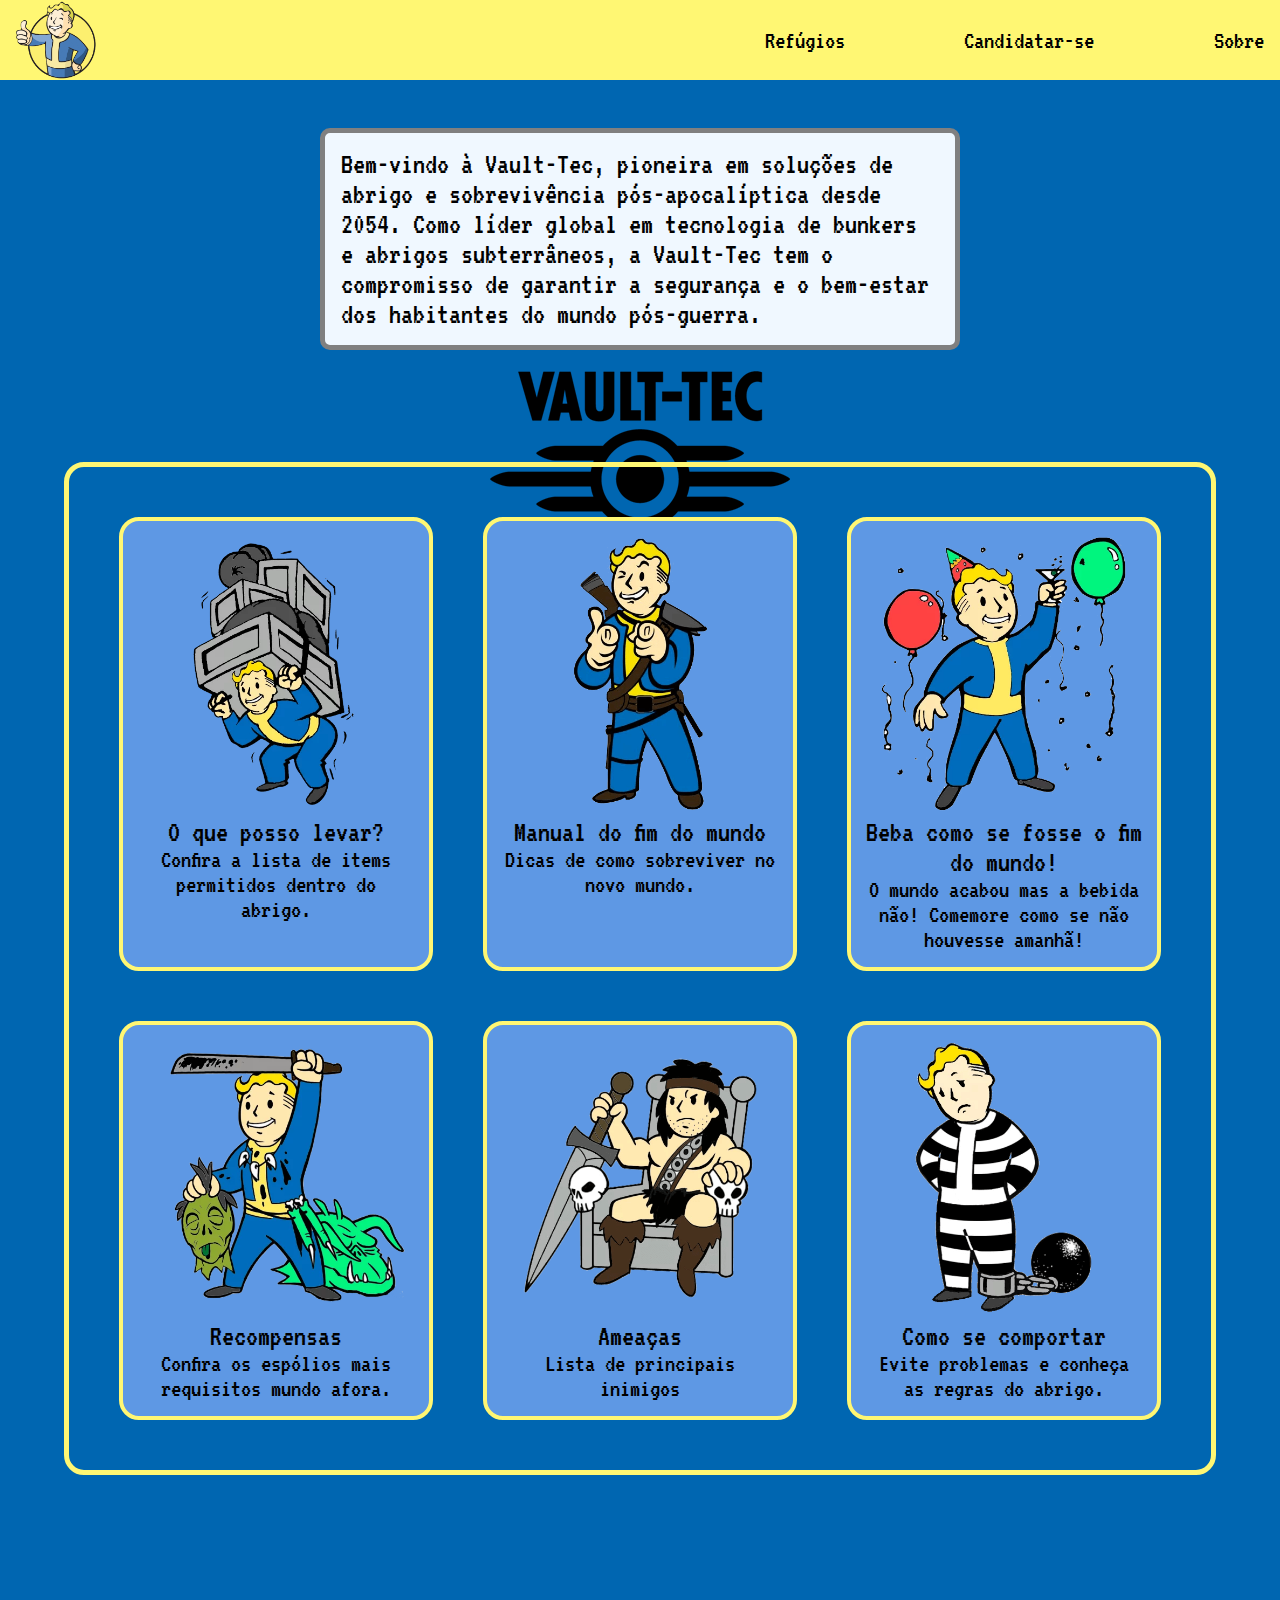
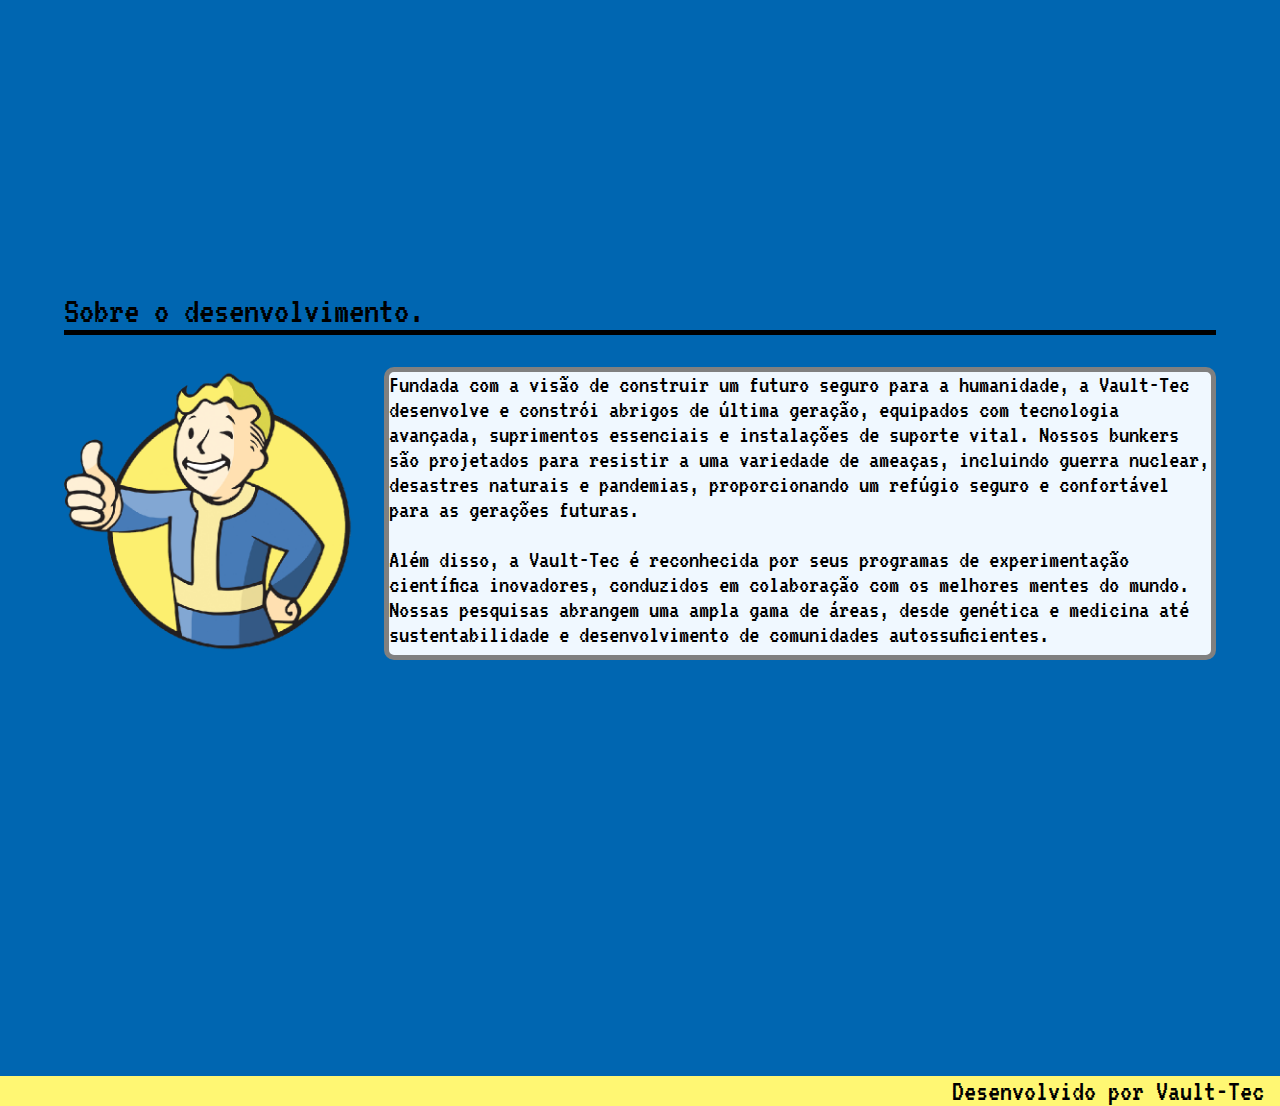
==== FrontEndIndividual/index.html @ 107778ac "first commit individual" ====
<!DOCTYPE html>
<html lang="en">
  <head>
    <meta charset="UTF-8" />
    <meta name="viewport" content="width=device-width, initial-scale=1.0" />
    <link rel="preconnect" href="https://fonts.googleapis.com" />
    <link rel="preconnect" href="https://fonts.gstatic.com" crossorigin />
    <link
      href="https://fonts.googleapis.com/css2?family=VT323&display=swap"
      rel="stylesheet"
    />
    <link rel="stylesheet" href="src/components/extends.css" />
    <link rel="icon" type="image/png" href="./src/assets/radioactiveIcon.png" />
    <title>Prepare-se para o Futuro!</title>
  </head>
  <body>
    <nav class="navbar">
      <div class="navbar_content">
        <div class="navbar_image">
          <a href="./index.html"
            ><img src="./src/assets/vaultBoyIcon.png" alt=""
          /></a>
        </div>
        <div class="container_links">
          <ul class="navbar_links">
            <li><a href="https://www.google.com/maps">Refúgios</a></li>
            <li><a href="./src/pages/form.html">Candidatar-se</a></li>
            <li><a href="#about">Sobre</a></li>
          </ul>
        </div>
      </div>
    </nav>
    <header class="header">
      <div class="header_content">
        <h3>
          Bem-vindo à Vault-Tec, pioneira em soluções de abrigo e sobrevivência
          pós-apocalíptica desde 2054. Como líder global em tecnologia de
          bunkers e abrigos subterrâneos, a Vault-Tec tem o compromisso de
          garantir a segurança e o bem-estar dos habitantes do mundo pós-guerra.
        </h3>
      </div>
    </header>
    <section id="opcoes" class="max-width">
      <ul class="opcoes_container">
        <li class="opcoes_item">
          <div>
            <img src="./src/assets/vaultBoyOverc.png" alt="" />
          </div>
          <h3>O que posso levar?</h3>
          <p>Confira a lista de items permitidos dentro do abrigo.</p>
        </li>
        <li class="opcoes_item">
          <div>
            <img src="./src/assets/VaultBoyEquipped.png" alt="" />
          </div>
          <h3>Manual do fim do mundo</h3>
          <p>Dicas de como sobreviver no novo mundo.</p>
        </li>
        <li class="opcoes_item">
          <div>
            <img src="./src/assets/VaultBoyParting.png" alt="" />
          </div>
          <h3>Beba como se fosse o fim do mundo!</h3>
          <p>
            O mundo acabou mas a bebida não! Comemore como se não houvesse
            amanhã!
          </p>
        </li>
        <li class="opcoes_item">
          <div>
            <img src="./src/assets/vaultBoyKiller.png" alt="" />
          </div>
          <h3>Recompensas</h3>
          <p>Confira os espólios mais requisitos mundo afora.</p>
        </li>
        <li class="opcoes_item">
          <div>
            <img src="./src/assets/vaultBoyWarlord.png" alt="" />
          </div>
          <h3>Ameaças</h3>
          <p>Lista de principais inimigos</p>
        </li>
        <li class="opcoes_item">
          <div>
            <img src="./src/assets/vaultBoyArrested.png" alt="" />
          </div>
          <h3>Como se comportar</h3>
          <p>Evite problemas e conheça as regras do abrigo.</p>
        </li>
      </ul>
    </section>
    <section id="about" class="about max-width">
      <div class="about_container">
        <h2>Sobre o desenvolvimento.</h2>
        <div class="about_item">
          <div class="about_left">
            <img
              src="./src/assets/vaultBoyIcon.png"
              alt="garoto propaganda vault"
            />
          </div>
          <div class="about_right">
            <div class="screen">
              <p>
                Fundada com a visão de construir um futuro seguro para a
                humanidade, a Vault-Tec desenvolve e constrói abrigos de última
                geração, equipados com tecnologia avançada, suprimentos
                essenciais e instalações de suporte vital. Nossos bunkers são
                projetados para resistir a uma variedade de ameaças, incluindo
                guerra nuclear, desastres naturais e pandemias, proporcionando
                um refúgio seguro e confortável para as gerações futuras. <br><br>Além
                disso, a Vault-Tec é reconhecida por seus programas de
                experimentação científica inovadores, conduzidos em colaboração
                com os melhores mentes do mundo. Nossas pesquisas abrangem uma
                ampla gama de áreas, desde genética e medicina até
                sustentabilidade e desenvolvimento de comunidades
                autossuficientes.
              </p>
            </div>
          </div>
        </div>
      </div>
    </section>
    <footer id="footer" class="footer">
      <div class="footer_container">
        <h3>Desenvolvido por Vault-Tec</h3>
      </div>
    </footer>
  </body>
</html>
---- FrontEndIndividual/src/components/extends.css ----
@import './global.css';
@import './variables.css';

@import './navbar.css';
@import './header.css';
@import './opcoes.css';
@import './sobre.css';
@import './footer.css'
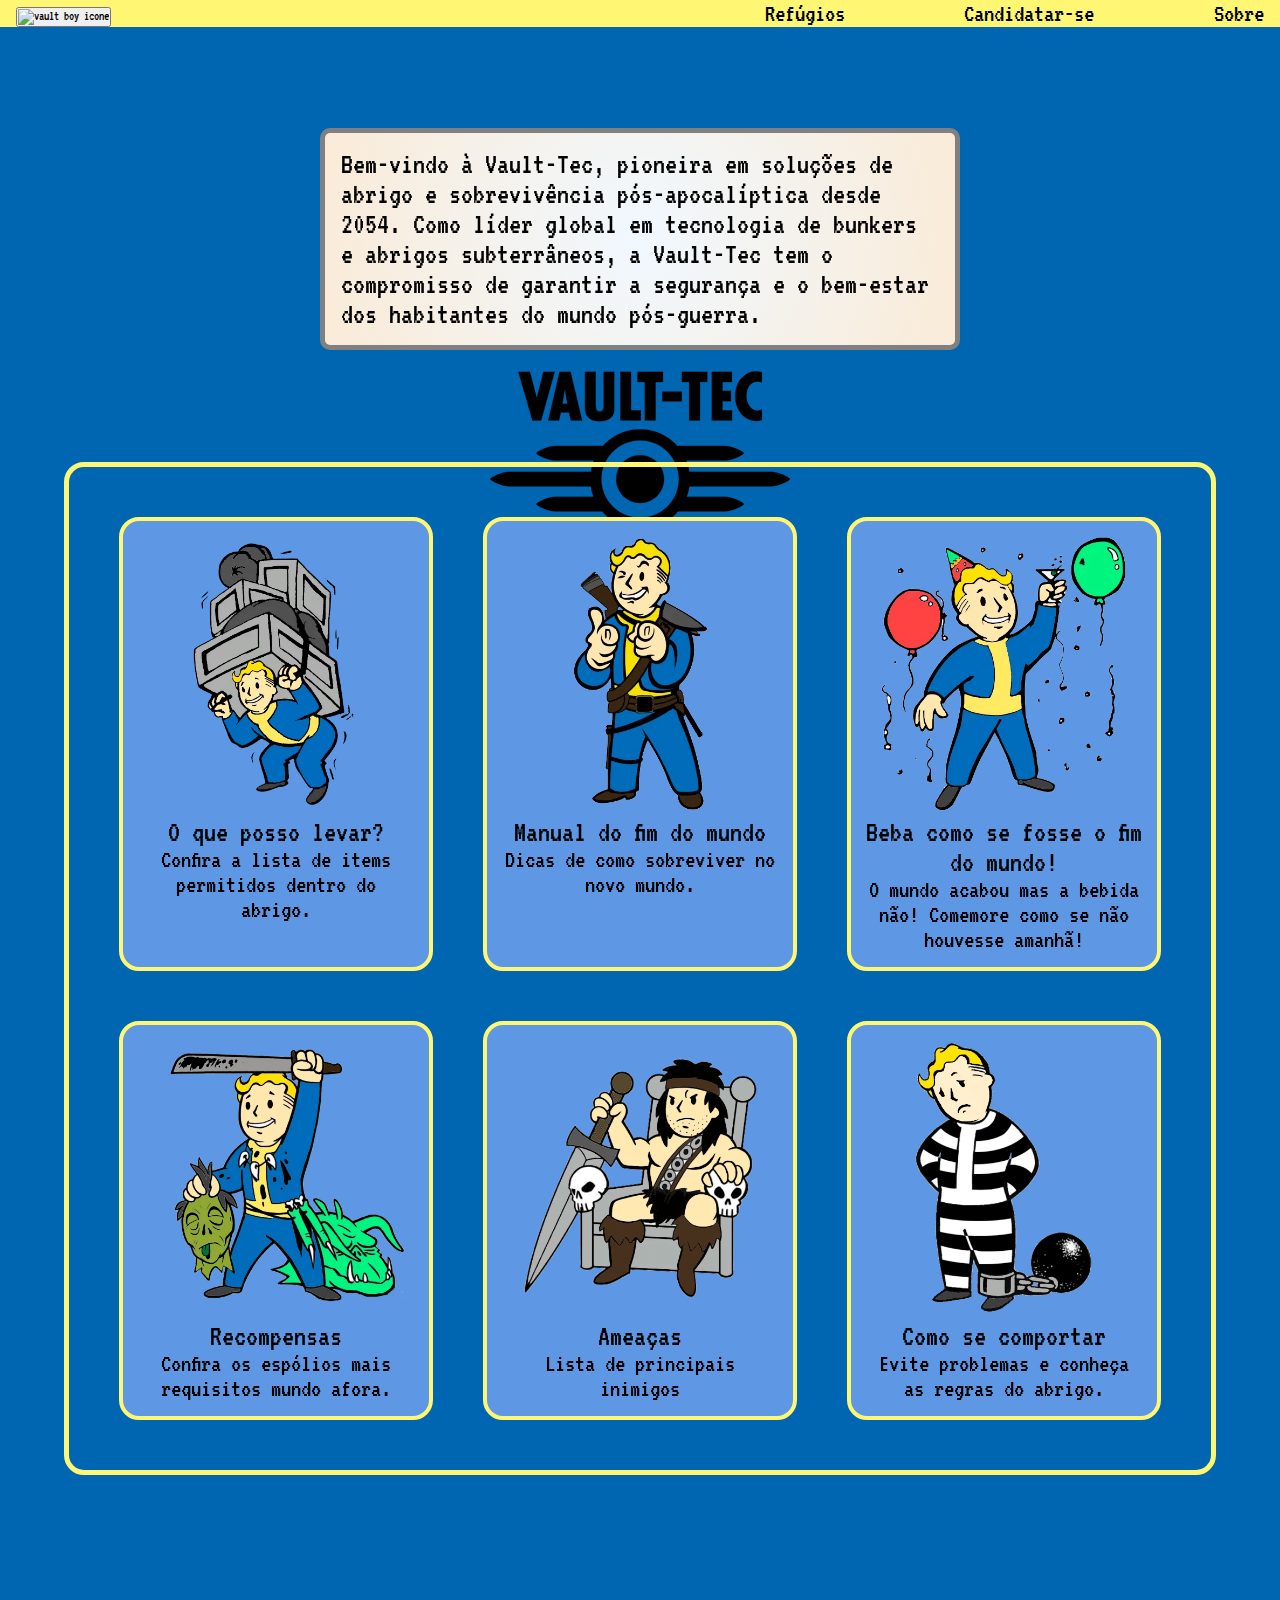
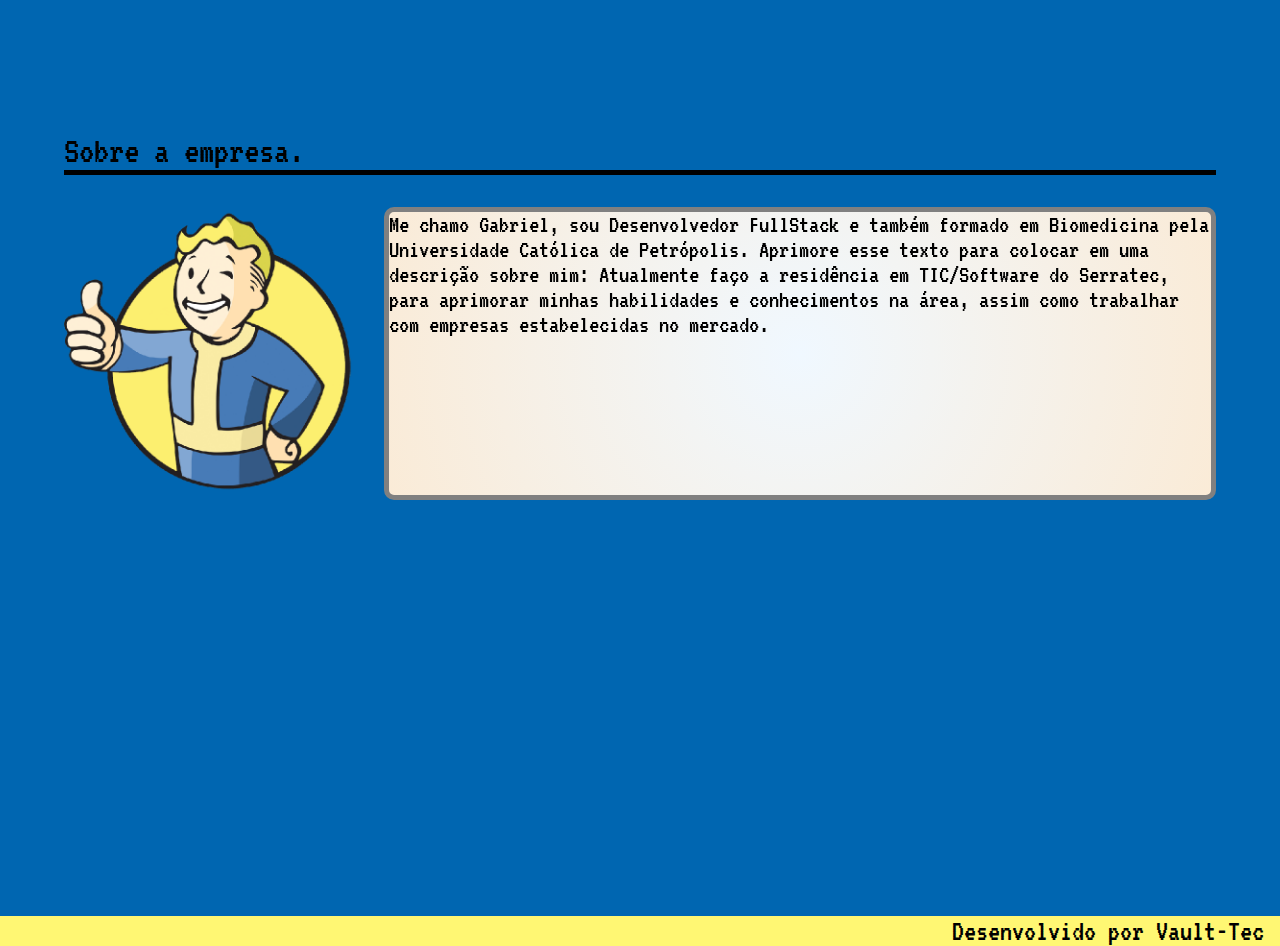
==== commit 1e47b0fe: "fix: header e sobre com fundo correto" ====
--- a/FrontEndIndividual/index.html
+++ b/FrontEndIndividual/index.html
@@ -11,15 +11,16 @@
     />
     <link rel="stylesheet" href="src/components/extends.css" />
     <link rel="icon" type="image/png" href="./src/assets/radioactiveIcon.png" />
+    <audio src=""></audio>
     <title>Prepare-se para o Futuro!</title>
   </head>
   <body>
-    <nav class="navbar">
+    <nav id="navbar" class="navbar">
       <div class="navbar_content">
-        <div class="navbar_image">
-          <a href="./index.html"
-            ><img src="./src/assets/vaultBoyIcon.png" alt=""
-          /></a>
+        <div class="switch" onclick="toggleMode()">
+          <button>
+            <img src="./src/assets/redButton2.png" alt="vault boy icone" />
+          </button>
         </div>
         <div class="container_links">
           <ul class="navbar_links">
@@ -30,7 +31,10 @@
         </div>
       </div>
     </nav>
-    <header class="header">
+    <div class="fundo">
+
+    </div>
+    <header id="header" class="header">
       <div class="header_content">
         <h3>
           Bem-vindo à Vault-Tec, pioneira em soluções de abrigo e sobrevivência
@@ -40,26 +44,37 @@
         </h3>
       </div>
     </header>
-    <section id="opcoes" class="max-width">
+    <section id="opcoes" class="opcoes max-width">
       <ul class="opcoes_container">
         <li class="opcoes_item">
-          <div>
-            <img src="./src/assets/vaultBoyOverc.png" alt="" />
-          </div>
+          <a href="https://fallout.fandom.com/wiki/Fallout_4_items">
+            <div>
+              <img
+                src="./src/assets/vaultBoyOverc.png"
+                alt="vaultboy carregando items"
+              />
+            </div>
+          </a>
           <h3>O que posso levar?</h3>
           <p>Confira a lista de items permitidos dentro do abrigo.</p>
         </li>
         <li class="opcoes_item">
-          <div>
-            <img src="./src/assets/VaultBoyEquipped.png" alt="" />
-          </div>
+          <a
+            href="https://www.youtube.com/playlist?list=PLLw6jr9nSJazFPGA39BDrz2ISqFn8bAdW"
+          >
+            <div>
+              <img src="./src/assets/VaultBoyEquipped.png" alt="" />
+            </div>
+          </a>
           <h3>Manual do fim do mundo</h3>
           <p>Dicas de como sobreviver no novo mundo.</p>
         </li>
         <li class="opcoes_item">
-          <div>
-            <img src="./src/assets/VaultBoyParting.png" alt="" />
-          </div>
+          <a href="https://fallout.fandom.com/wiki/Drinks">
+            <div>
+              <img src="./src/assets/VaultBoyParting.png" alt="" />
+            </div>
+          </a>
           <h3>Beba como se fosse o fim do mundo!</h3>
           <p>
             O mundo acabou mas a bebida não! Comemore como se não houvesse
@@ -67,23 +82,29 @@
           </p>
         </li>
         <li class="opcoes_item">
-          <div>
-            <img src="./src/assets/vaultBoyKiller.png" alt="" />
-          </div>
+          <a href="https://fallout.fandom.com/wiki/Fallout_4_items">
+            <div>
+              <img src="./src/assets/vaultBoyKiller.png" alt="" />
+            </div>
+          </a>
           <h3>Recompensas</h3>
           <p>Confira os espólios mais requisitos mundo afora.</p>
         </li>
         <li class="opcoes_item">
-          <div>
-            <img src="./src/assets/vaultBoyWarlord.png" alt="" />
-          </div>
+          <a href="https://fallout.fandom.com/wiki/Fallout_4_creatures">
+            <div>
+              <img src="./src/assets/vaultBoyWarlord.png" alt="" />
+            </div>
+          </a>
           <h3>Ameaças</h3>
           <p>Lista de principais inimigos</p>
         </li>
         <li class="opcoes_item">
-          <div>
-            <img src="./src/assets/vaultBoyArrested.png" alt="" />
-          </div>
+          <a href="https://fallout.fandom.com/wiki/Fallout_4_creatures">
+            <div>
+              <img src="./src/assets/vaultBoyArrested.png" alt="" />
+            </div>
+          </a>
           <h3>Como se comportar</h3>
           <p>Evite problemas e conheça as regras do abrigo.</p>
         </li>
@@ -91,7 +112,7 @@
     </section>
     <section id="about" class="about max-width">
       <div class="about_container">
-        <h2>Sobre o desenvolvimento.</h2>
+        <h2>Sobre a empresa.</h2>
         <div class="about_item">
           <div class="about_left">
             <img
@@ -101,20 +122,23 @@
           </div>
           <div class="about_right">
             <div class="screen">
-              <p>
+              <!-- <p>
                 Fundada com a visão de construir um futuro seguro para a
                 humanidade, a Vault-Tec desenvolve e constrói abrigos de última
                 geração, equipados com tecnologia avançada, suprimentos
                 essenciais e instalações de suporte vital. Nossos bunkers são
                 projetados para resistir a uma variedade de ameaças, incluindo
                 guerra nuclear, desastres naturais e pandemias, proporcionando
-                um refúgio seguro e confortável para as gerações futuras. <br><br>Além
-                disso, a Vault-Tec é reconhecida por seus programas de
-                experimentação científica inovadores, conduzidos em colaboração
-                com os melhores mentes do mundo. Nossas pesquisas abrangem uma
-                ampla gama de áreas, desde genética e medicina até
+                um refúgio seguro e confortável para as gerações futuras.
+                <br /><br />Além disso, a Vault-Tec é reconhecida por seus
+                programas de experimentação científica inovadores, conduzidos em
+                colaboração com os melhores mentes do mundo. Nossas pesquisas
+                abrangem uma ampla gama de áreas, desde genética e medicina até
                 sustentabilidade e desenvolvimento de comunidades
                 autossuficientes.
+              </p> -->
+              <p>
+                Me chamo Gabriel, sou Desenvolvedor FullStack e também formado em Biomedicina pela Universidade Católica de Petrópolis. Aprimore esse texto para colocar em uma descrição sobre mim: Atualmente faço a residência em TIC/Software do Serratec, para aprimorar minhas habilidades e conhecimentos na área, assim como trabalhar  com empresas estabelecidas no mercado.
               </p>
             </div>
           </div>
@@ -126,5 +150,7 @@
         <h3>Desenvolvido por Vault-Tec</h3>
       </div>
     </footer>
+    <script src="./script.js"></script>
+    <!-- <iframe id="player" class="player" width="100%" height="300" scrolling="no" frameborder="no" src="https://w.soundcloud.com/player/?url=https%3A//api.soundcloud.com/tracks/233357732&color=%23ff5500&auto_play=true&hide_related=false&show_comments=true&show_user=true&show_reposts=false&show_teaser=true&visual=true"></iframe><div style="font-size: 10px; color: #cccccc;line-break: anywhere;word-break: normal;overflow: hidden;white-space: nowrap;text-overflow: ellipsis; font-family: Interstate,Lucida Grande,Lucida Sans Unicode,Lucida Sans,Garuda,Verdana,Tahoma,sans-serif;font-weight: 100;"><a href="https://soundcloud.com/g00ns" title="SubFazo" target="_blank" style="color: #cccccc; text-decoration: none;">SubFazo</a> · <a href="https://soundcloud.com/g00ns/sheldon-allman-crawl-out-through-the-fallout" title="Sheldon Allman - Crawl Out Through The Fallout" target="_blank" style="color: #cccccc; text-decoration: none;">Sheldon Allman - Crawl Out Through The Fallout</a></div> -->
   </body>
 </html>
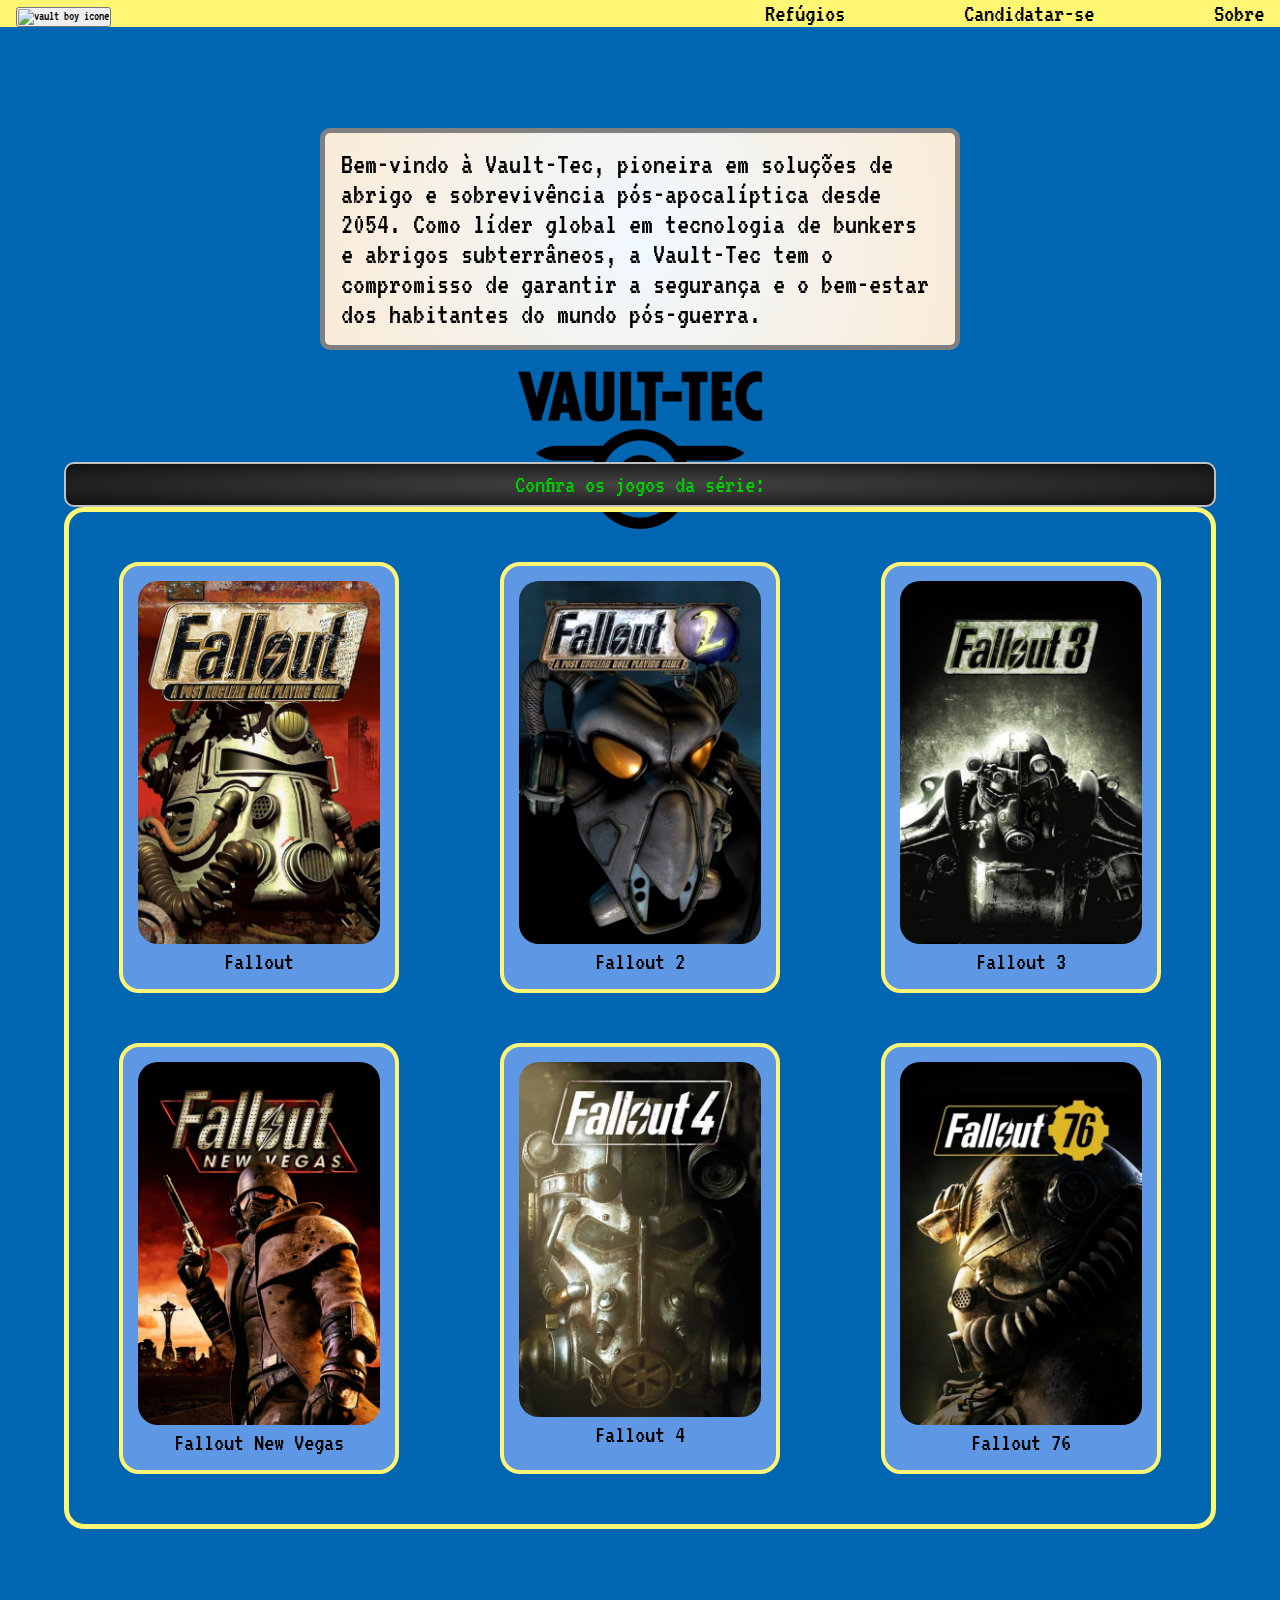
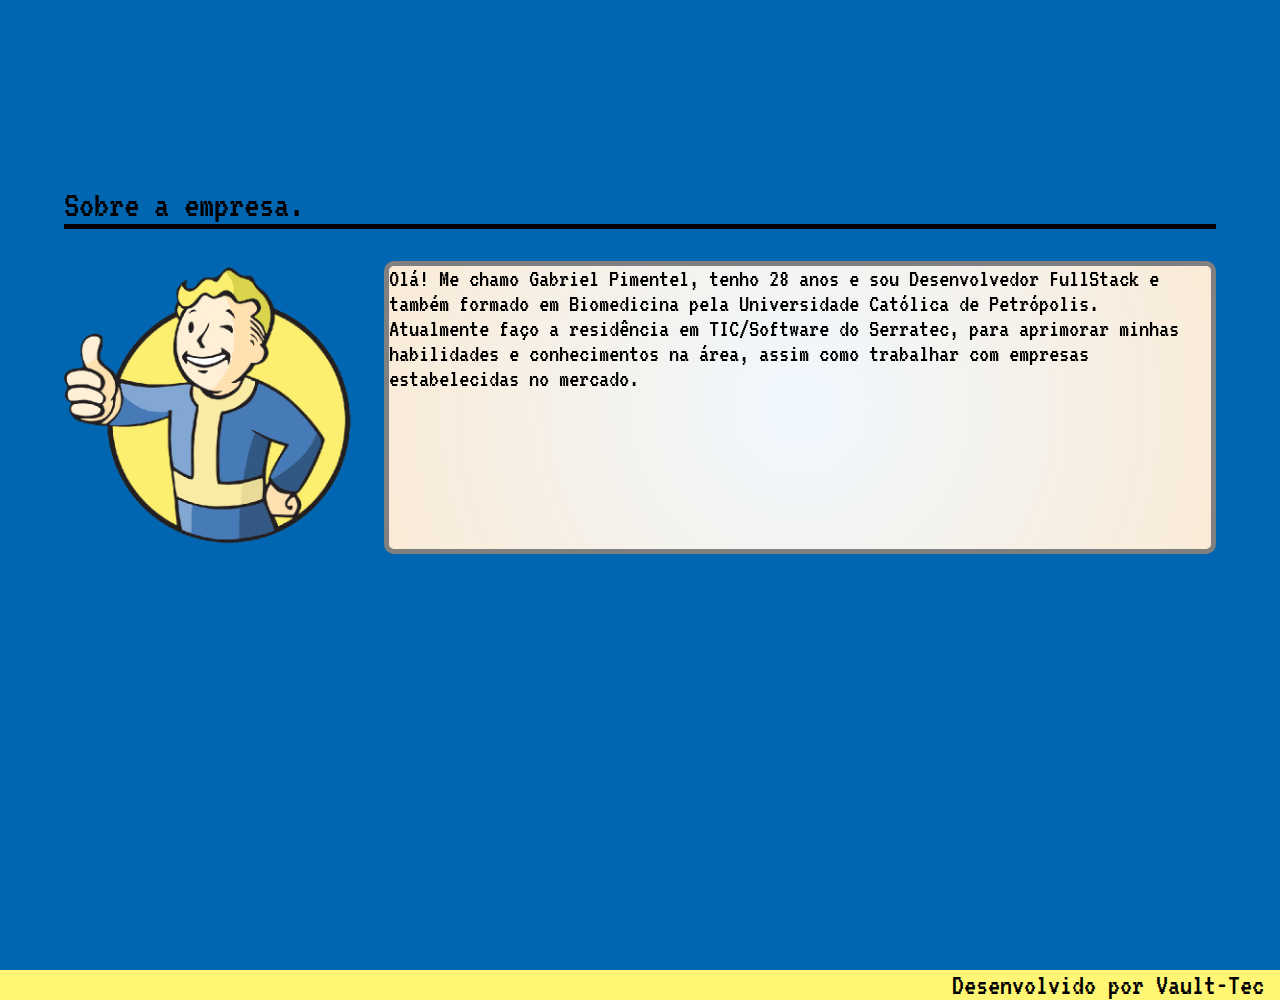
==== commit c29a814e: "fix: correção da página inicial e cards" ====
--- a/FrontEndIndividual/index.html
+++ b/FrontEndIndividual/index.html
@@ -31,9 +31,7 @@
         </div>
       </div>
     </nav>
-    <div class="fundo">
-
-    </div>
+    <div class="fundo"></div>
     <header id="header" class="header">
       <div class="header_content">
         <h3>
@@ -44,69 +42,84 @@
         </h3>
       </div>
     </header>
-    <section id="opcoes" class="opcoes max-width">
-      <ul class="opcoes_container">
-        <li class="opcoes_item">
-          <a href="https://fallout.fandom.com/wiki/Fallout_4_items">
+    <section id="cards" class="cards max-width">
+      <div class="monitor">
+        <p>Confira os jogos da série:</p>
+      </div>
+      <ul class="cards_container">
+        <li class="cards_item">
+          <a
+            href="https://store.steampowered.com/app/38400/Fallout_A_Post_Nuclear_Role_Playing_Game/"
+          >
+            <div>
+              <img src="./src/assets/fallout1.jpg" alt="capa do jogo fallout" />
+            </div>
+          </a>
+
+          <p>Fallout</p>
+        </li>
+        <li class="cards_item">
+          <a
+            href="https://store.steampowered.com/app/38410/Fallout_2_A_Post_Nuclear_Role_Playing_Game/"
+          >
             <div>
               <img
-                src="./src/assets/vaultBoyOverc.png"
-                alt="vaultboy carregando items"
+                src="./src/assets/fallout2.jpg"
+                alt="capa do jogo fallout 2"
               />
             </div>
           </a>
-          <h3>O que posso levar?</h3>
-          <p>Confira a lista de items permitidos dentro do abrigo.</p>
+
+          <p>Fallout 2</p>
         </li>
-        <li class="opcoes_item">
+        <li class="cards_item">
           <a
-            href="https://www.youtube.com/playlist?list=PLLw6jr9nSJazFPGA39BDrz2ISqFn8bAdW"
+            href="https://store.steampowered.com/app/22370/Fallout_3_Game_of_the_Year_Edition/"
           >
             <div>
-              <img src="./src/assets/VaultBoyEquipped.png" alt="" />
+              <img
+                src="./src/assets/fallout3.jpg"
+                alt="capa do jogo fallout 3"
+              />
             </div>
           </a>
-          <h3>Manual do fim do mundo</h3>
-          <p>Dicas de como sobreviver no novo mundo.</p>
+
+          <p>Fallout 3</p>
         </li>
-        <li class="opcoes_item">
-          <a href="https://fallout.fandom.com/wiki/Drinks">
+        <li class="cards_item">
+          <a href="https://store.steampowered.com/app/22380/Fallout_New_Vegas/">
             <div>
-              <img src="./src/assets/VaultBoyParting.png" alt="" />
+              <img
+                src="./src/assets/falloutNV.jpg"
+                alt="capa do jogo fallout new vegas"
+              />
             </div>
           </a>
-          <h3>Beba como se fosse o fim do mundo!</h3>
-          <p>
-            O mundo acabou mas a bebida não! Comemore como se não houvesse
-            amanhã!
-          </p>
+
+          <p>Fallout New Vegas</p>
         </li>
-        <li class="opcoes_item">
-          <a href="https://fallout.fandom.com/wiki/Fallout_4_items">
+        <li class="cards_item">
+          <a href="https://store.steampowered.com/app/377160/Fallout_4/">
             <div>
-              <img src="./src/assets/vaultBoyKiller.png" alt="" />
+              <img
+                src="./src/assets/fallout4.jpg"
+                alt="capa do jogo fallout 4"
+              />
             </div>
           </a>
-          <h3>Recompensas</h3>
-          <p>Confira os espólios mais requisitos mundo afora.</p>
+          <p>Fallout 4</p>
         </li>
-        <li class="opcoes_item">
-          <a href="https://fallout.fandom.com/wiki/Fallout_4_creatures">
+        <li class="cards_item">
+          <a href="https://store.steampowered.com/app/1151340/Fallout_76/">
             <div>
-              <img src="./src/assets/vaultBoyWarlord.png" alt="" />
+              <img
+                src="./src/assets/fallout76.jpg"
+                alt="capa do jogo fallout 76"
+              />
             </div>
           </a>
-          <h3>Ameaças</h3>
-          <p>Lista de principais inimigos</p>
-        </li>
-        <li class="opcoes_item">
-          <a href="https://fallout.fandom.com/wiki/Fallout_4_creatures">
-            <div>
-              <img src="./src/assets/vaultBoyArrested.png" alt="" />
-            </div>
-          </a>
-          <h3>Como se comportar</h3>
-          <p>Evite problemas e conheça as regras do abrigo.</p>
+
+          <p>Fallout 76</p>
         </li>
       </ul>
     </section>
@@ -138,7 +151,12 @@
                 autossuficientes.
               </p> -->
               <p>
-                Me chamo Gabriel, sou Desenvolvedor FullStack e também formado em Biomedicina pela Universidade Católica de Petrópolis. Aprimore esse texto para colocar em uma descrição sobre mim: Atualmente faço a residência em TIC/Software do Serratec, para aprimorar minhas habilidades e conhecimentos na área, assim como trabalhar  com empresas estabelecidas no mercado.
+                Olá! Me chamo Gabriel Pimentel, tenho 28 anos e sou Desenvolvedor FullStack e também formado 
+                em Biomedicina pela Universidade Católica de Petrópolis.
+               <br>
+                Atualmente faço a residência em TIC/Software do Serratec, para
+                aprimorar minhas habilidades e conhecimentos na área, assim como
+                trabalhar com empresas estabelecidas no mercado.
               </p>
             </div>
           </div>
@@ -151,6 +169,6 @@
       </div>
     </footer>
     <script src="./script.js"></script>
-    <!-- <iframe id="player" class="player" width="100%" height="300" scrolling="no" frameborder="no" src="https://w.soundcloud.com/player/?url=https%3A//api.soundcloud.com/tracks/233357732&color=%23ff5500&auto_play=true&hide_related=false&show_comments=true&show_user=true&show_reposts=false&show_teaser=true&visual=true"></iframe><div style="font-size: 10px; color: #cccccc;line-break: anywhere;word-break: normal;overflow: hidden;white-space: nowrap;text-overflow: ellipsis; font-family: Interstate,Lucida Grande,Lucida Sans Unicode,Lucida Sans,Garuda,Verdana,Tahoma,sans-serif;font-weight: 100;"><a href="https://soundcloud.com/g00ns" title="SubFazo" target="_blank" style="color: #cccccc; text-decoration: none;">SubFazo</a> · <a href="https://soundcloud.com/g00ns/sheldon-allman-crawl-out-through-the-fallout" title="Sheldon Allman - Crawl Out Through The Fallout" target="_blank" style="color: #cccccc; text-decoration: none;">Sheldon Allman - Crawl Out Through The Fallout</a></div> -->
+    <!-- <iframe id="player" class="player hidden" width="100%" height="50" scrolling="no" frameborder="no" src="https://w.soundcloud.com/player/?url=https%3A//api.soundcloud.com/tracks/233357732&color=%23ff5500&auto_play=true&hide_related=true&show_comments=false&show_user=false&show_reposts=false&show_teaser=false&visual=false"></iframe><div style="font-size: 10px; color: #cccccc;line-break: anywhere;word-break: normal;overflow: hidden;white-space: nowrap;text-overflow: ellipsis; font-family: Interstate,Lucida Grande,Lucida Sans Unicode,Lucida Sans,Garuda,Verdana,Tahoma,sans-serif;font-weight: 100;"><a href="https://soundcloud.com/g00ns" title="SubFazo" target="_blank" style="color: #cccccc; text-decoration: none;">SubFazo</a> · <a href="https://soundcloud.com/g00ns/sheldon-allman-crawl-out-through-the-fallout" title="Sheldon Allman - Crawl Out Through The Fallout" target="_blank" style="color: #cccccc; text-decoration: none;">Sheldon Allman - Crawl Out Through The Fallout</a></div> -->
   </body>
 </html>
--- a/FrontEndIndividual/src/components/extends.css
+++ b/FrontEndIndividual/src/components/extends.css
@@ -3,6 +3,6 @@
 
 @import './navbar.css';
 @import './header.css';
-@import './opcoes.css';
+@import './cards.css';
 @import './sobre.css';
 @import './footer.css'
